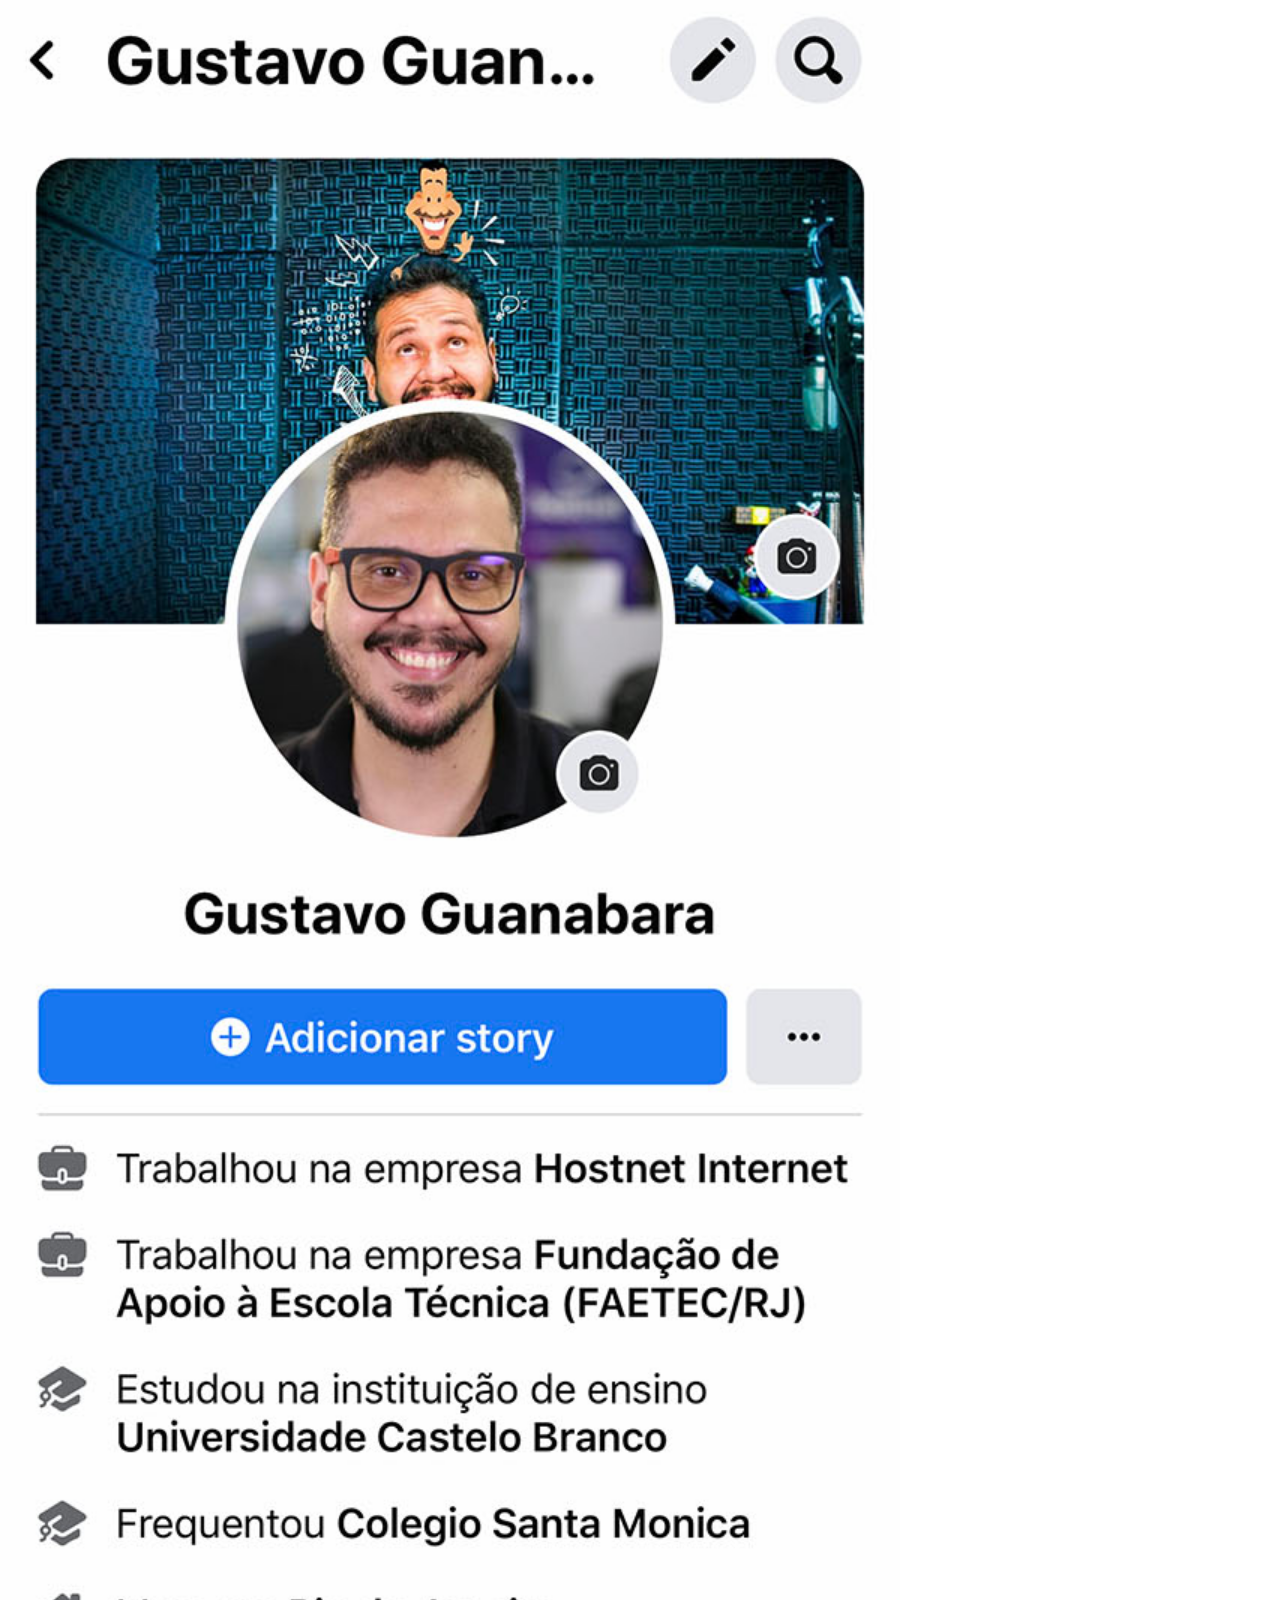
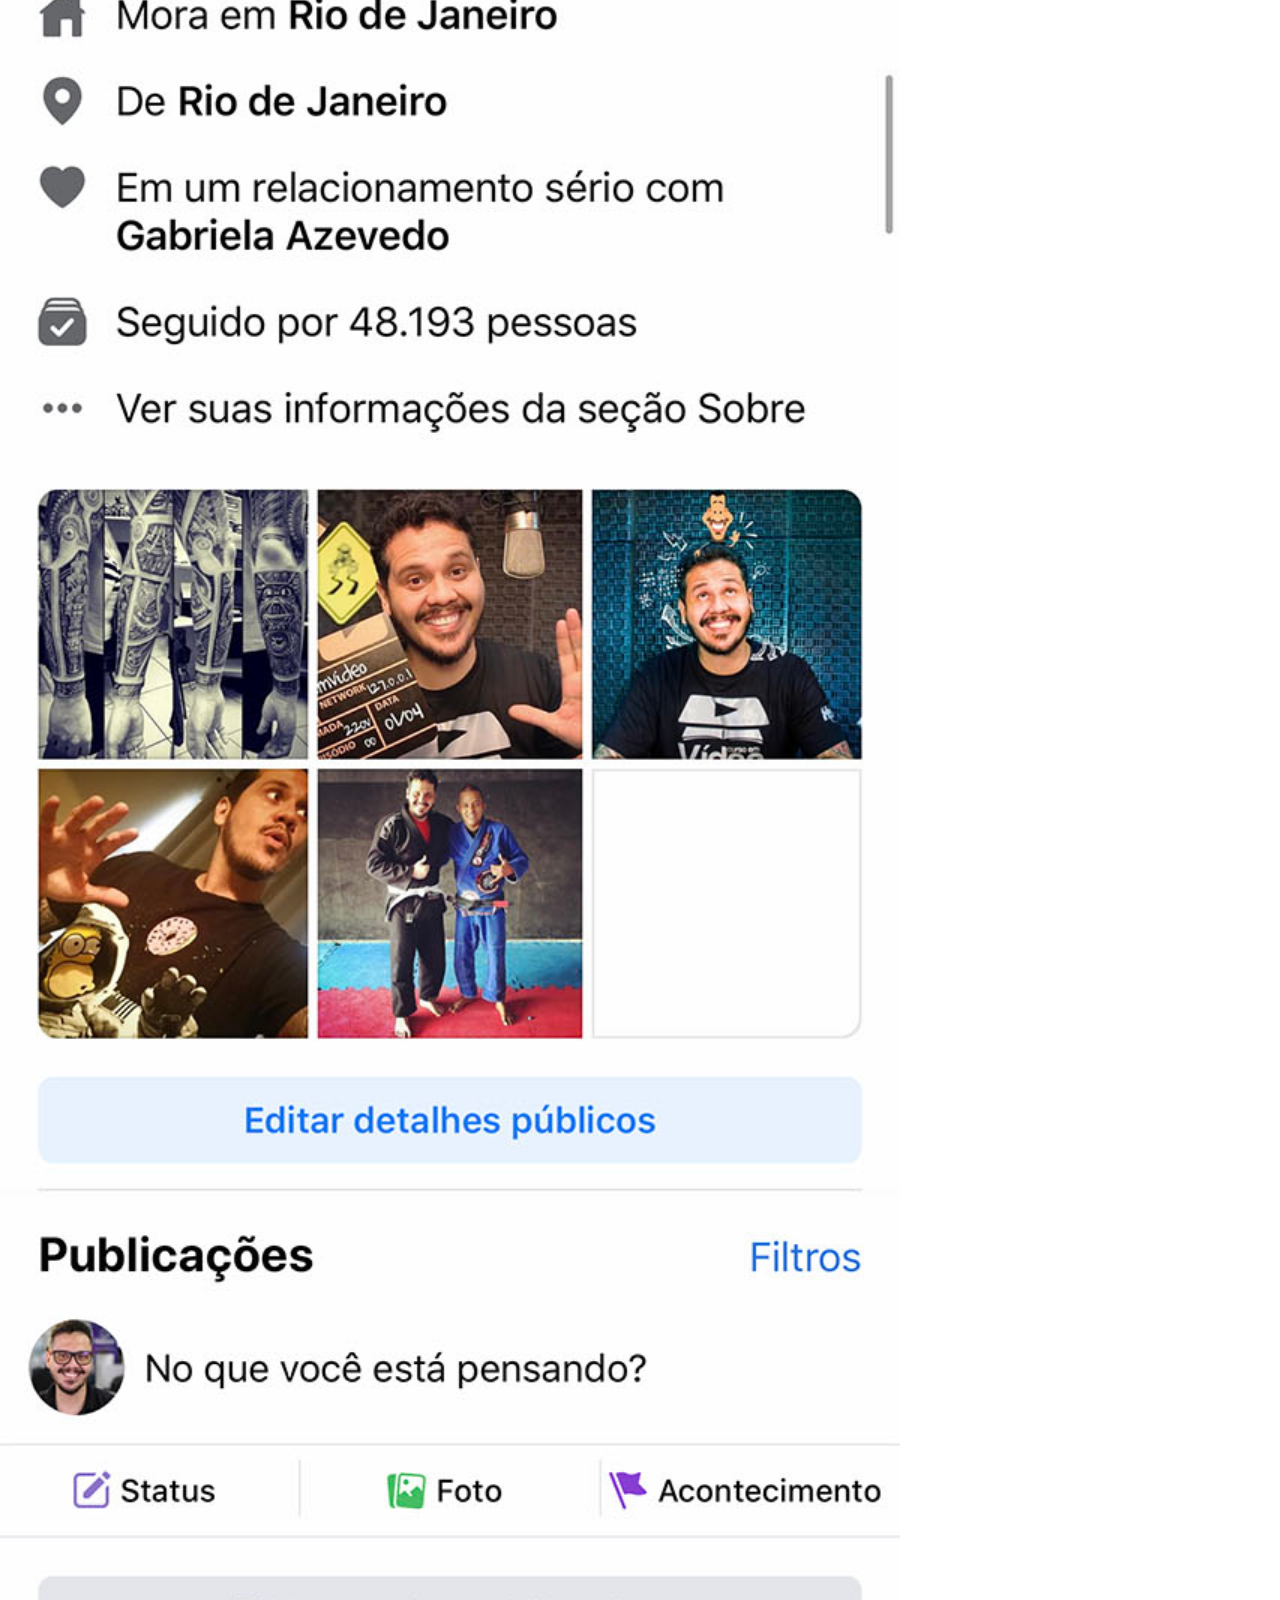
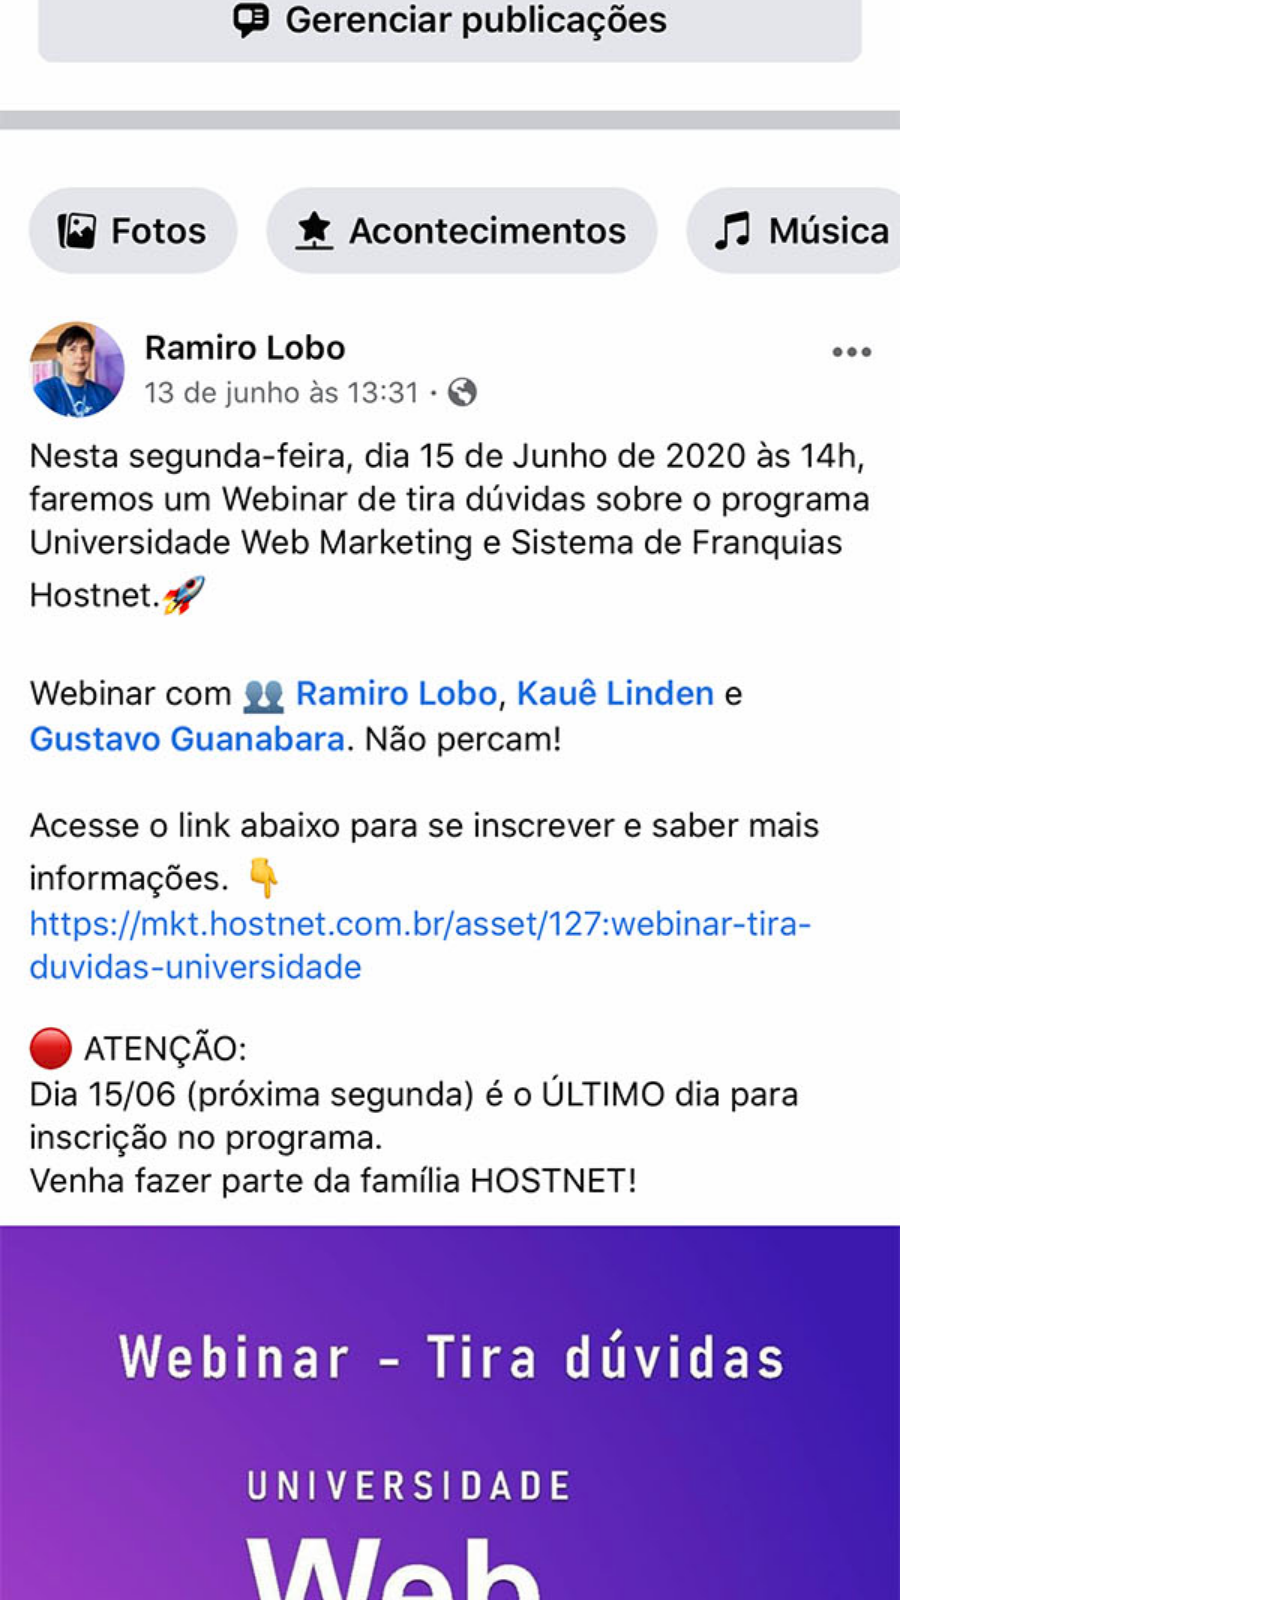
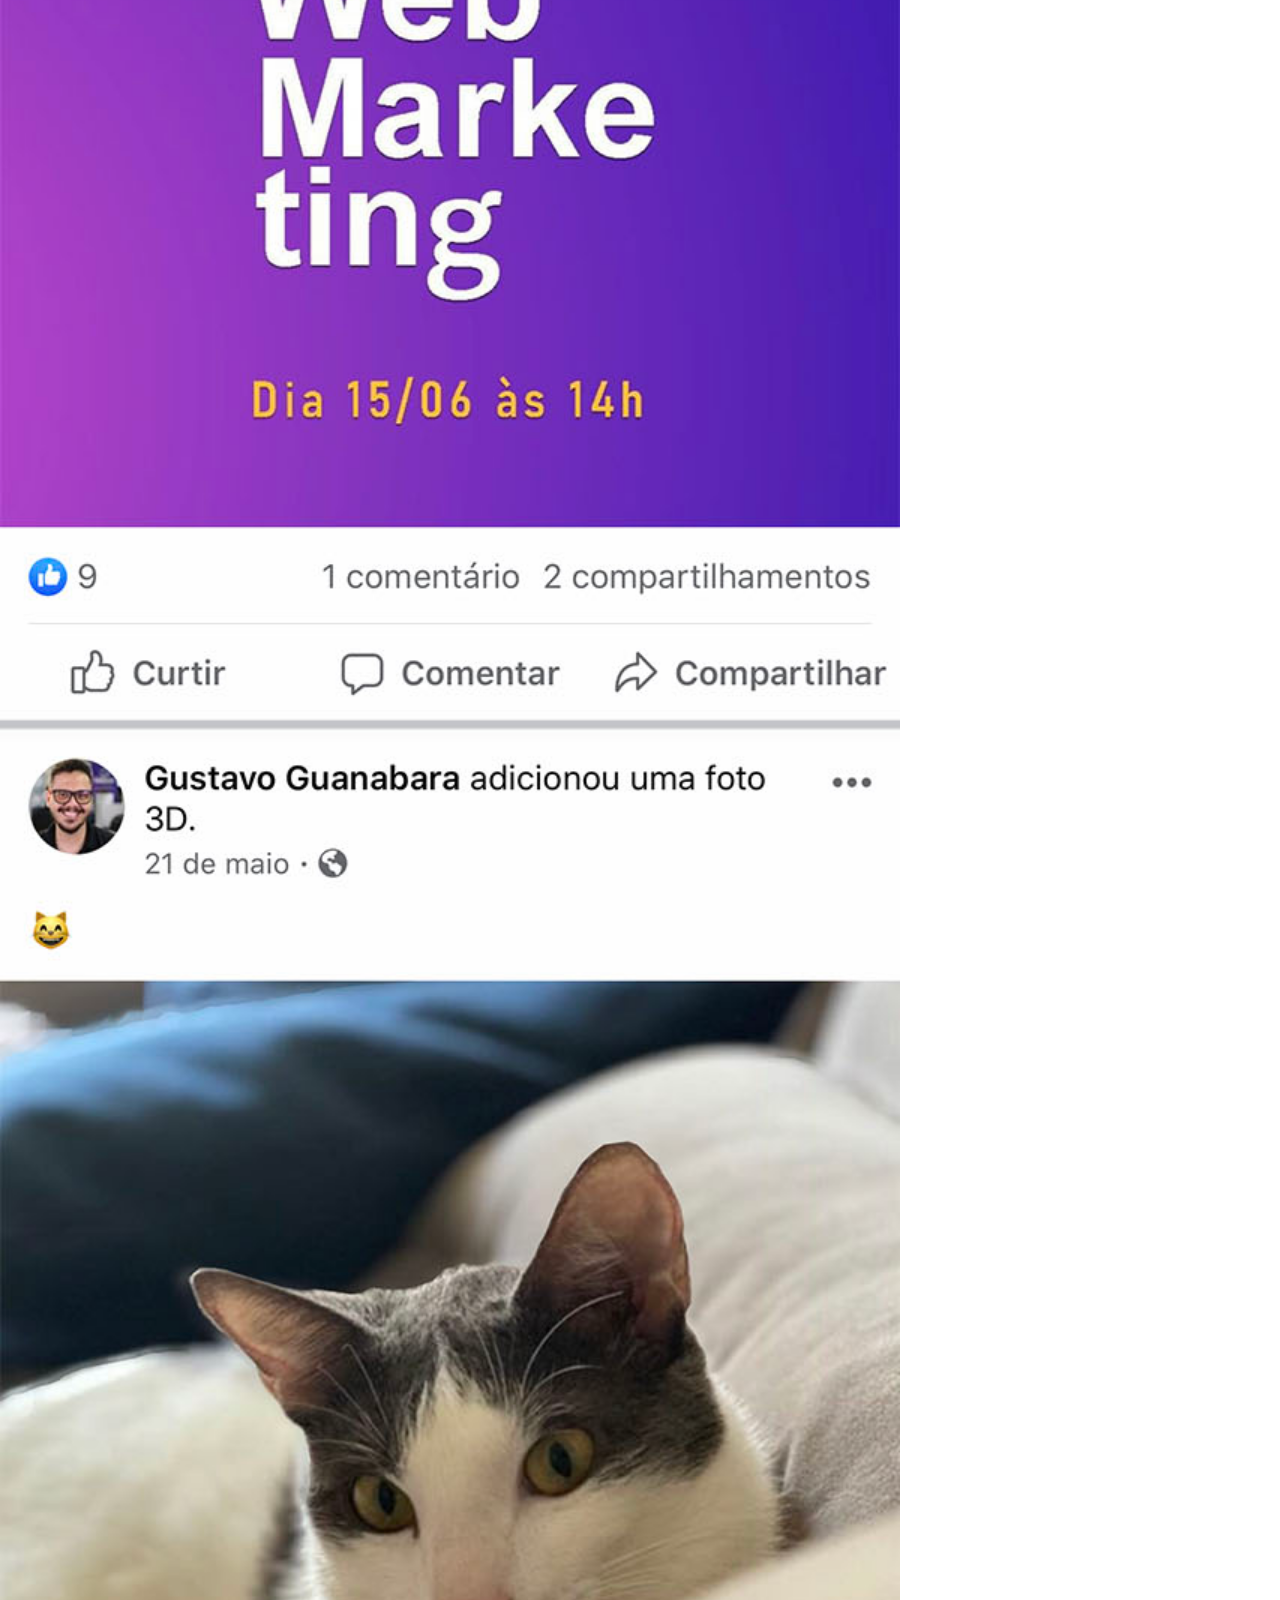
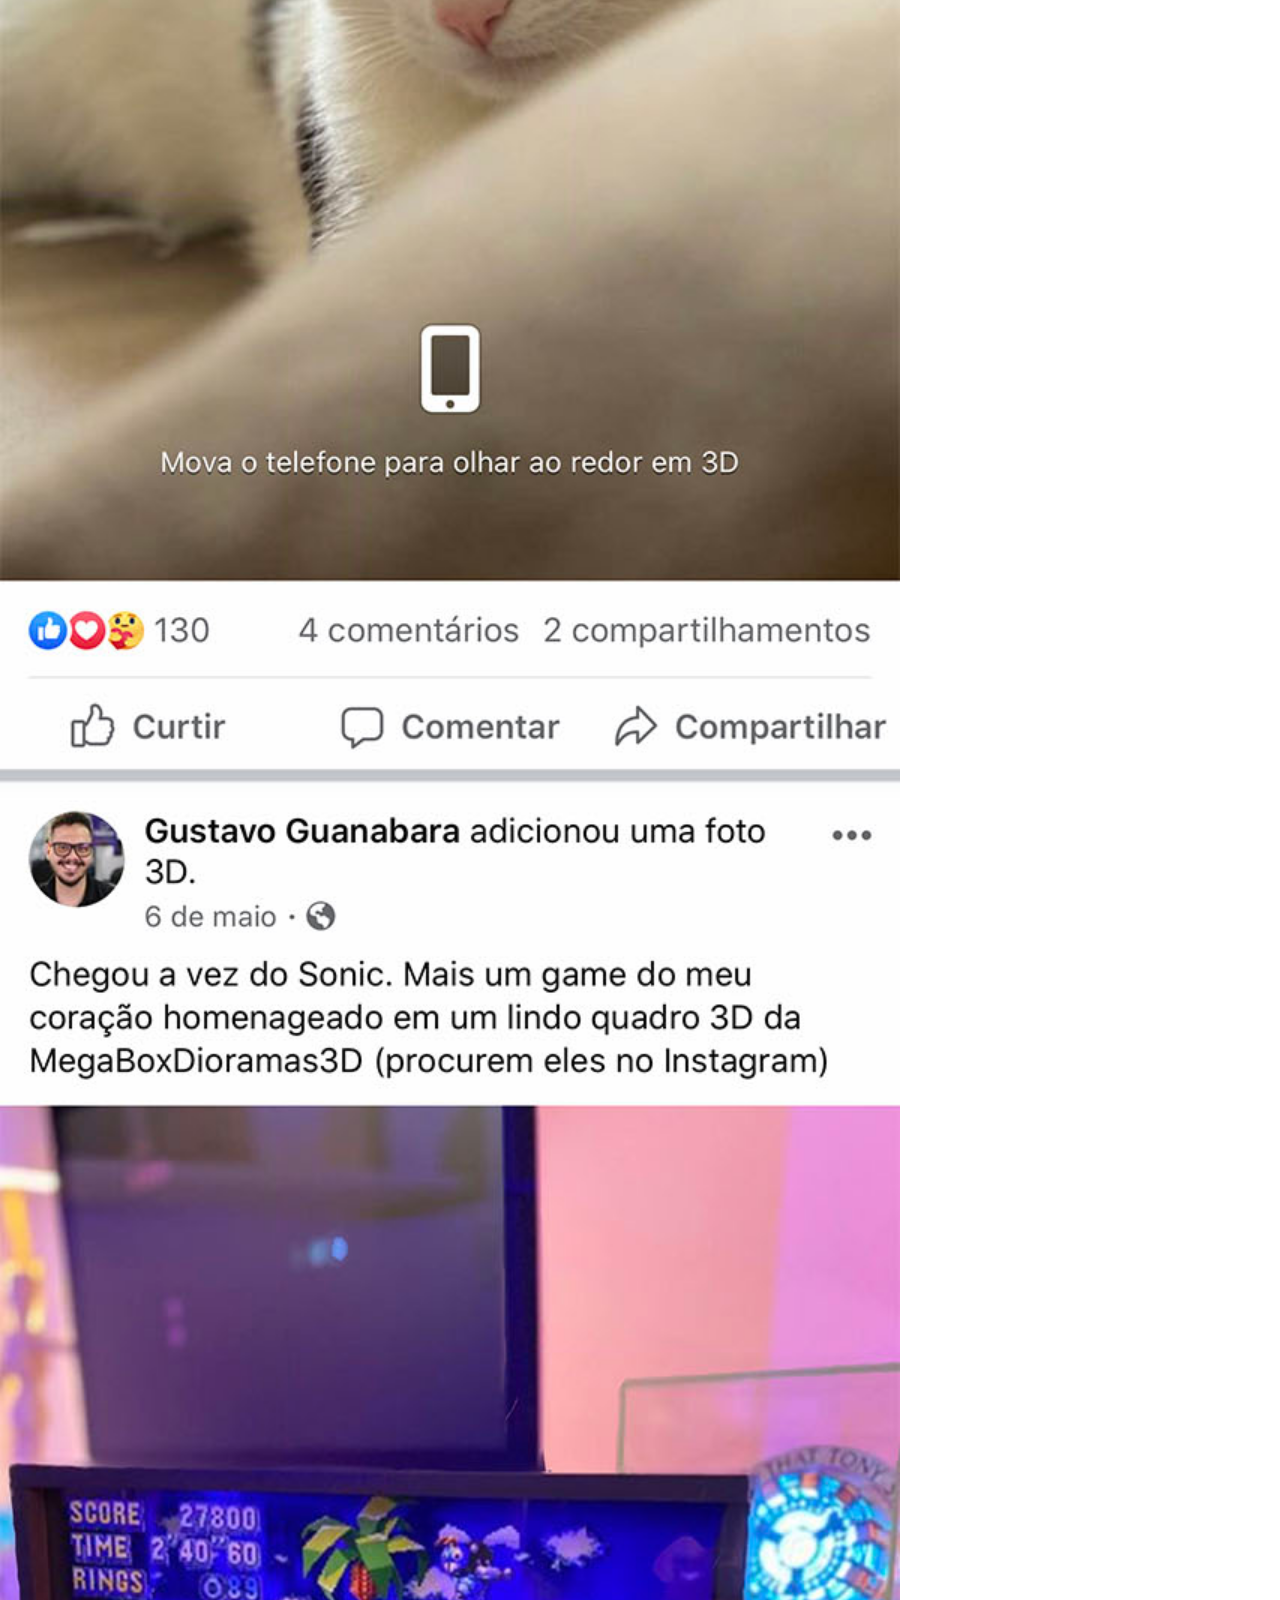
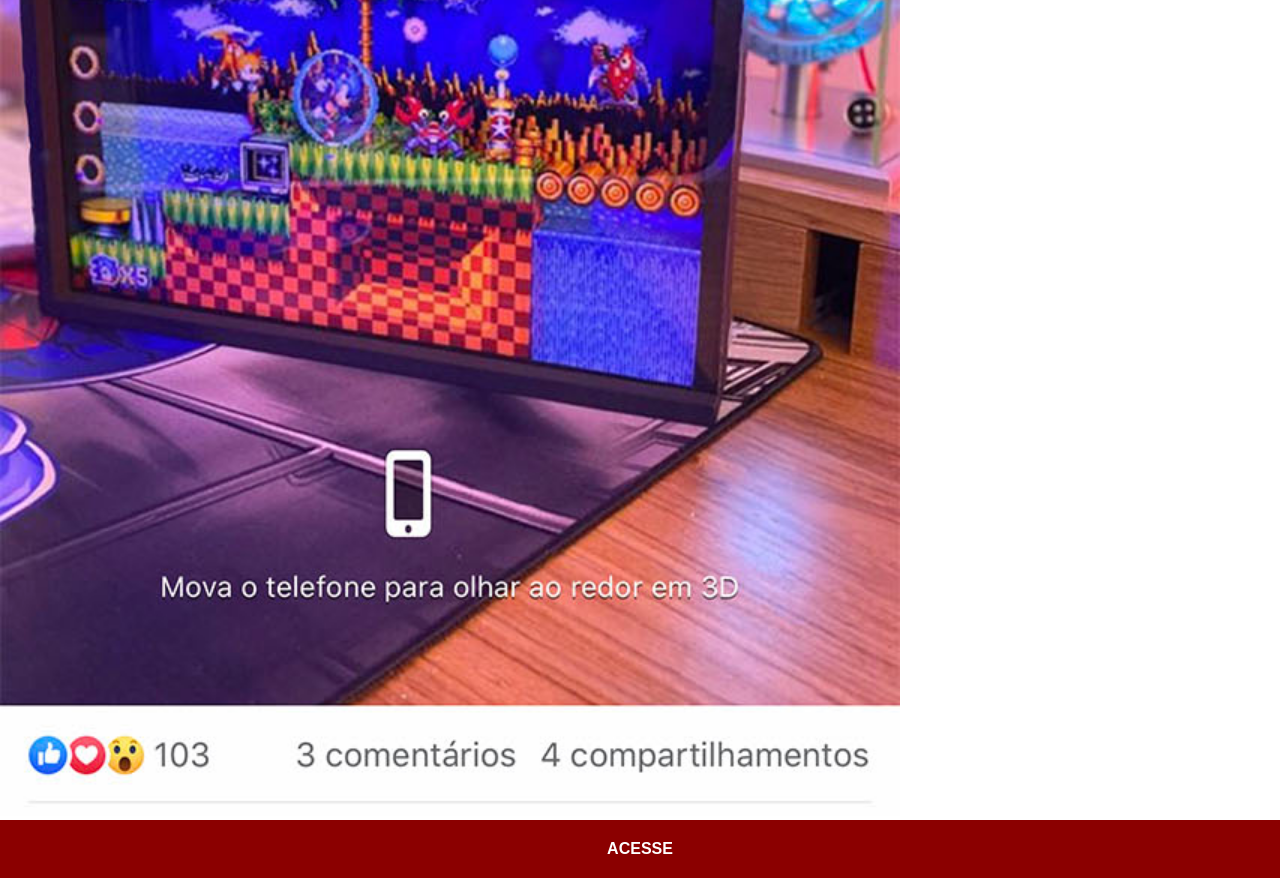
==== facebook.html @ 4c582bdf "redes" ====
<!DOCTYPE html>
<html lang="pt-br">
<head>
    <meta charset="UTF-8">
    <meta name="viewport" content="width=device-width, initial-scale=1.0">
    <title>Facebook</title>
    <link rel="stylesheet" href="estilos/social.css">
</head>
<body>
      <img src="imagens/tela-facebook.jpg" alt="Facebook">
      <a href="https://www.facebook.com/Cristiano/?locale=pt_BR">ACESSE</a>
</body>
</html>
---- estilos/social.css ----
@charset "UTF-8" ;

* {
    margin: 0px;
    padding: 0px;
    font-family: Arial, Helvetica, sans-serif;
}

::-webkit-scrollbar {
    width: 0px;
    height: 0px;
}

img {
    width: 100vh;
}

a {
    display: block;
    background-color: darkred;
    color: white;
    padding: 20px;
    text-align: center;
    font-weight: bolder;
    text-decoration: none;
}

a:hover {
    background-color: red;
}
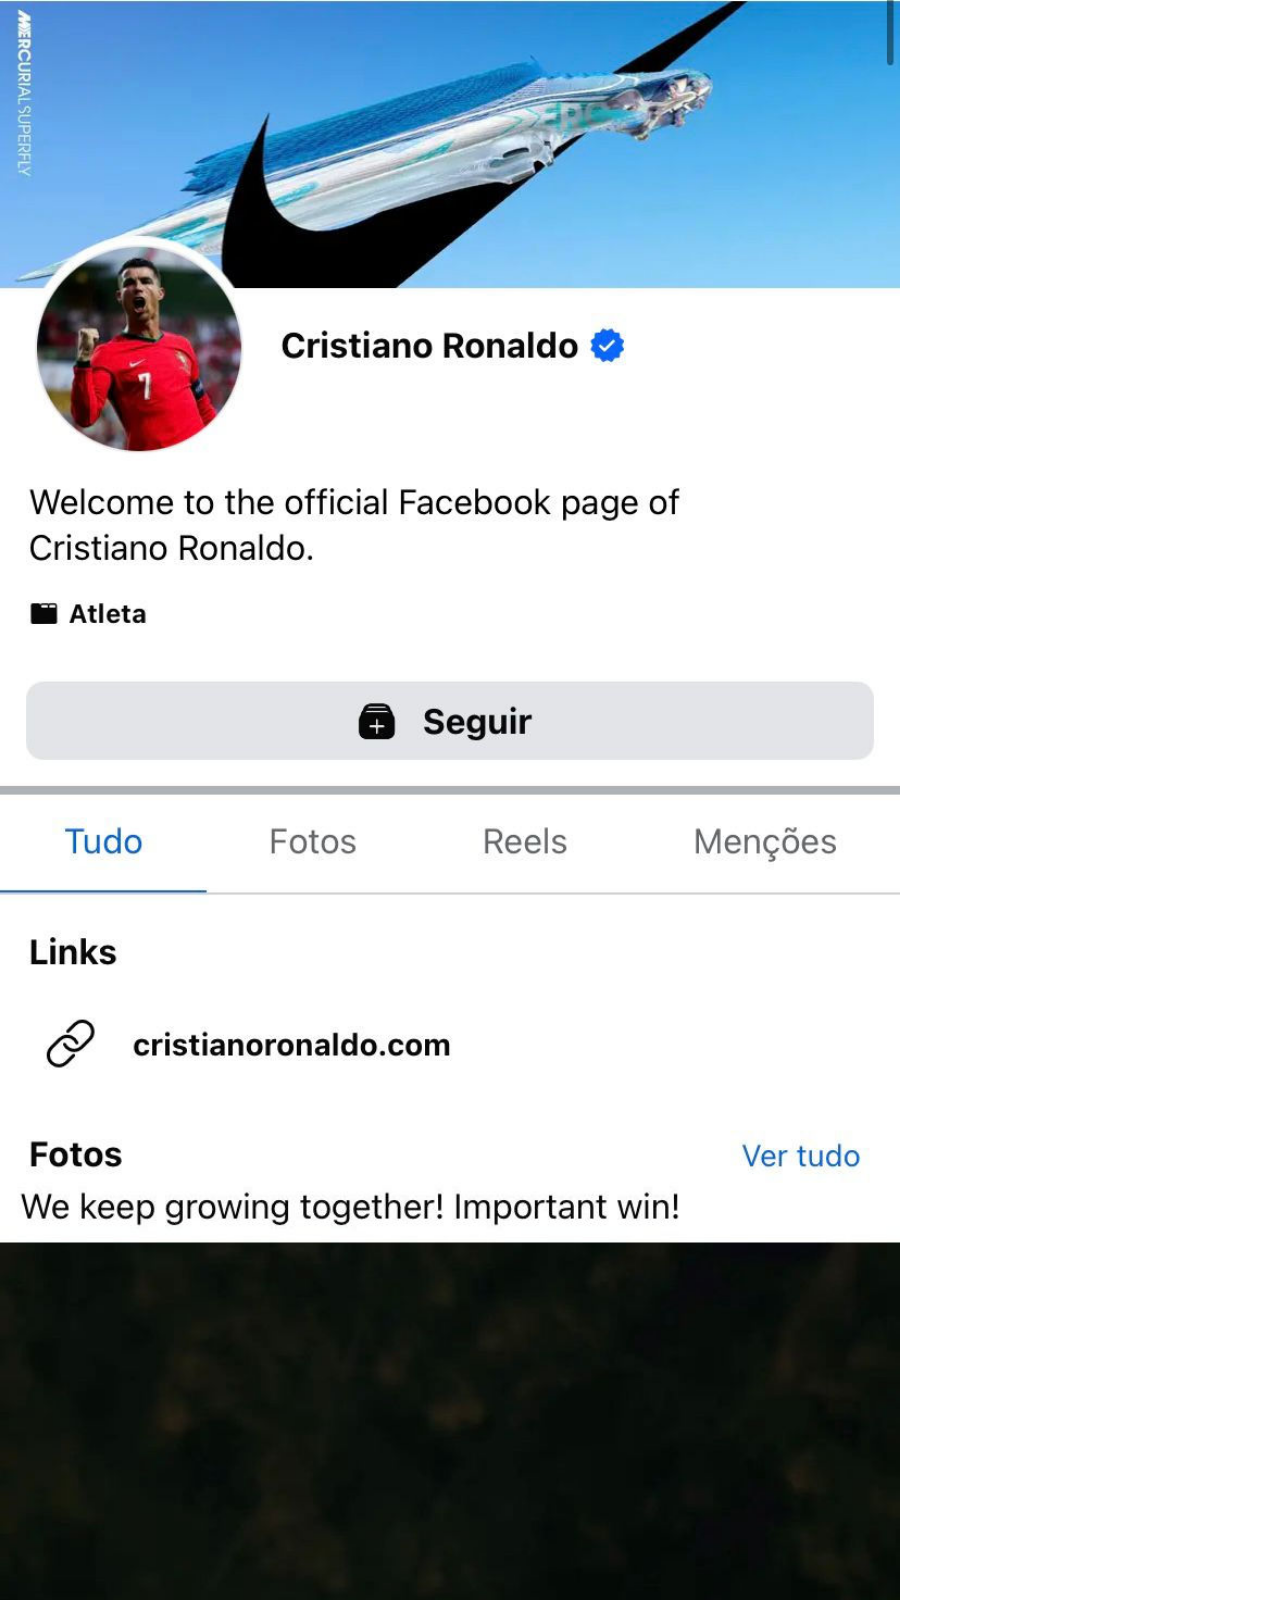
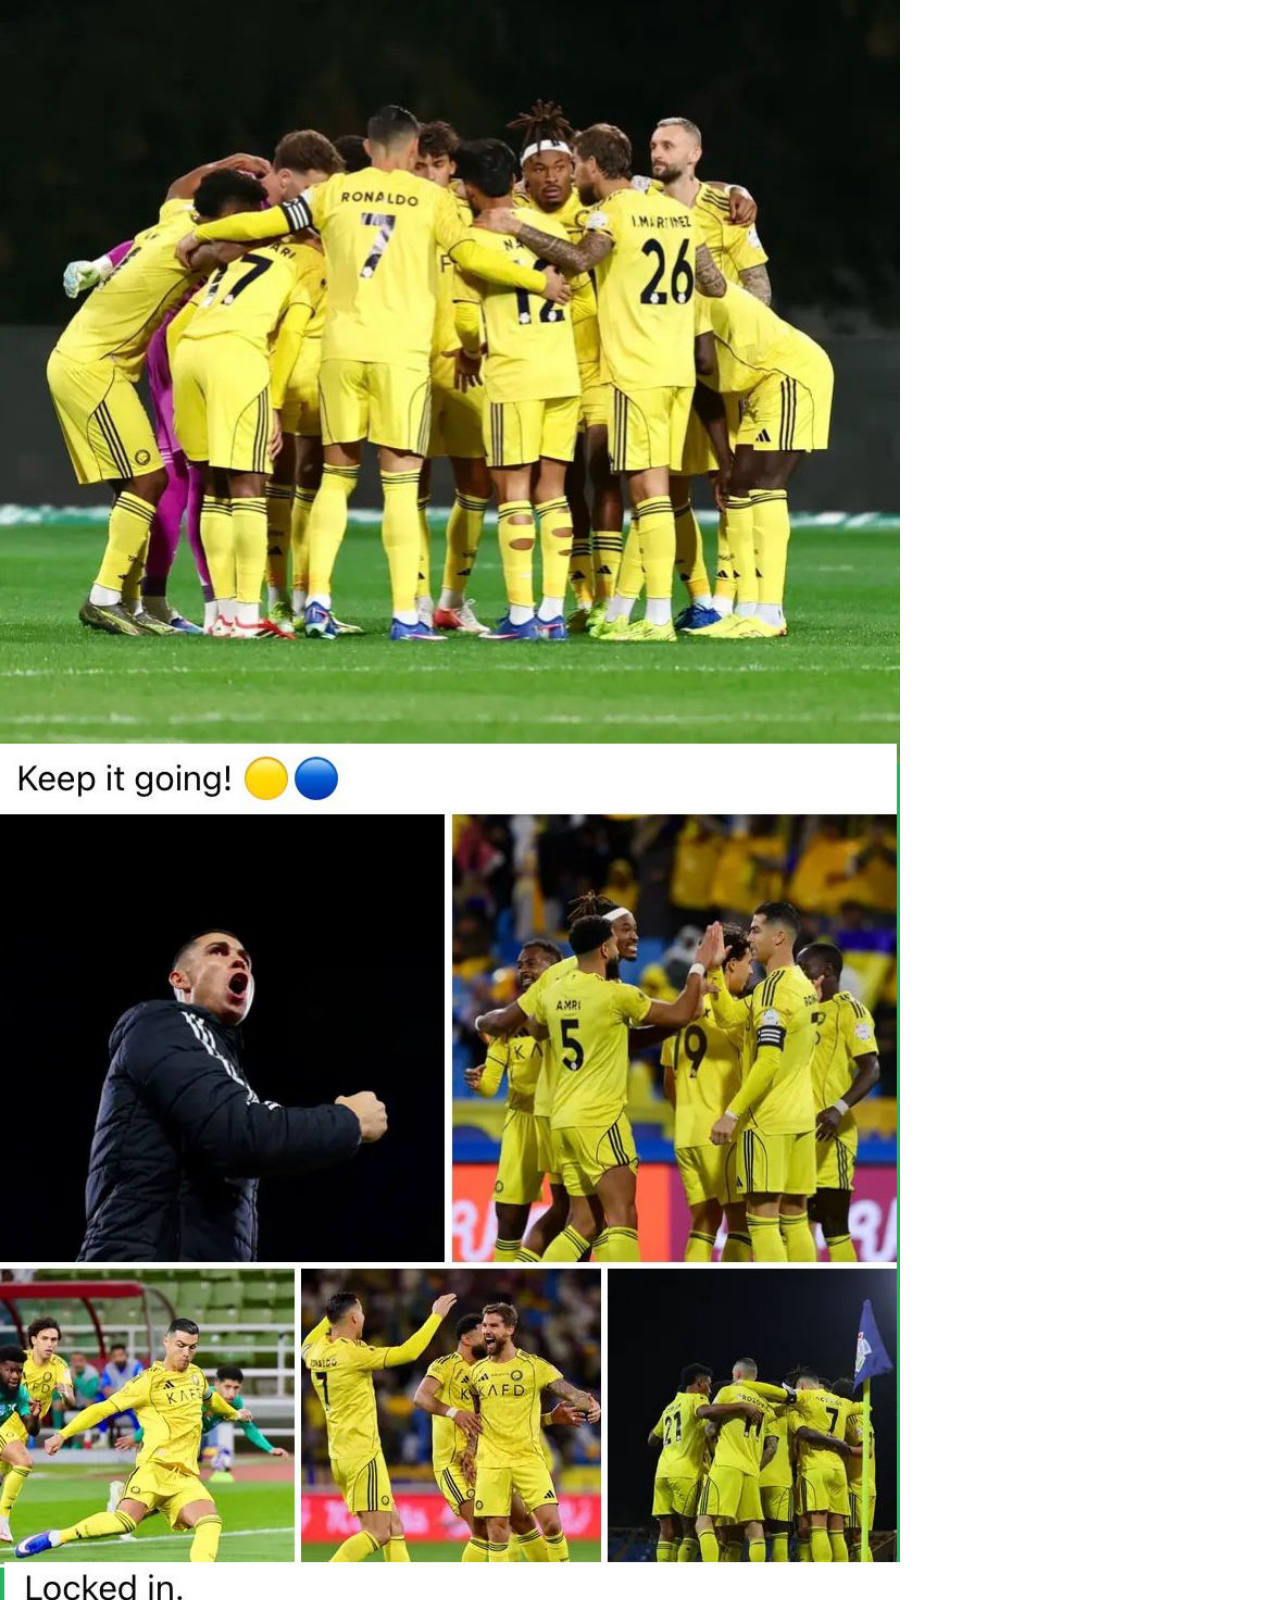
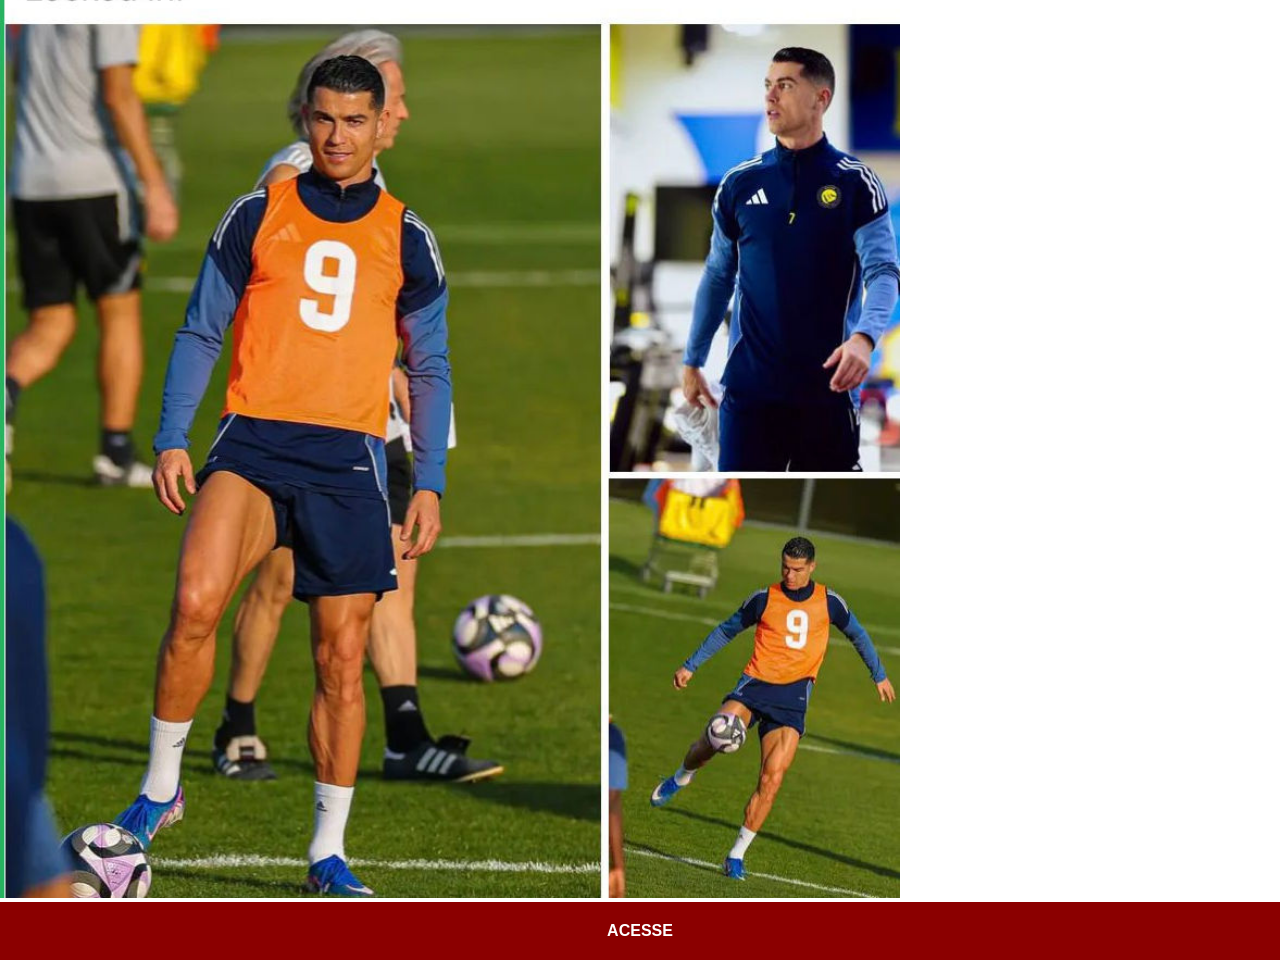
==== commit d8630353: "imagens" ====
--- a/facebook.html
+++ b/facebook.html
@@ -7,7 +7,7 @@
     <link rel="stylesheet" href="estilos/social.css">
 </head>
 <body>
-      <img src="imagens/tela-facebook.jpg" alt="Facebook">
+      <img src="imagens/Tela 2 - facebook.jpeg" alt="Facebook">
       <a href="https://www.facebook.com/Cristiano/?locale=pt_BR">ACESSE</a>
 </body>
 </html>
